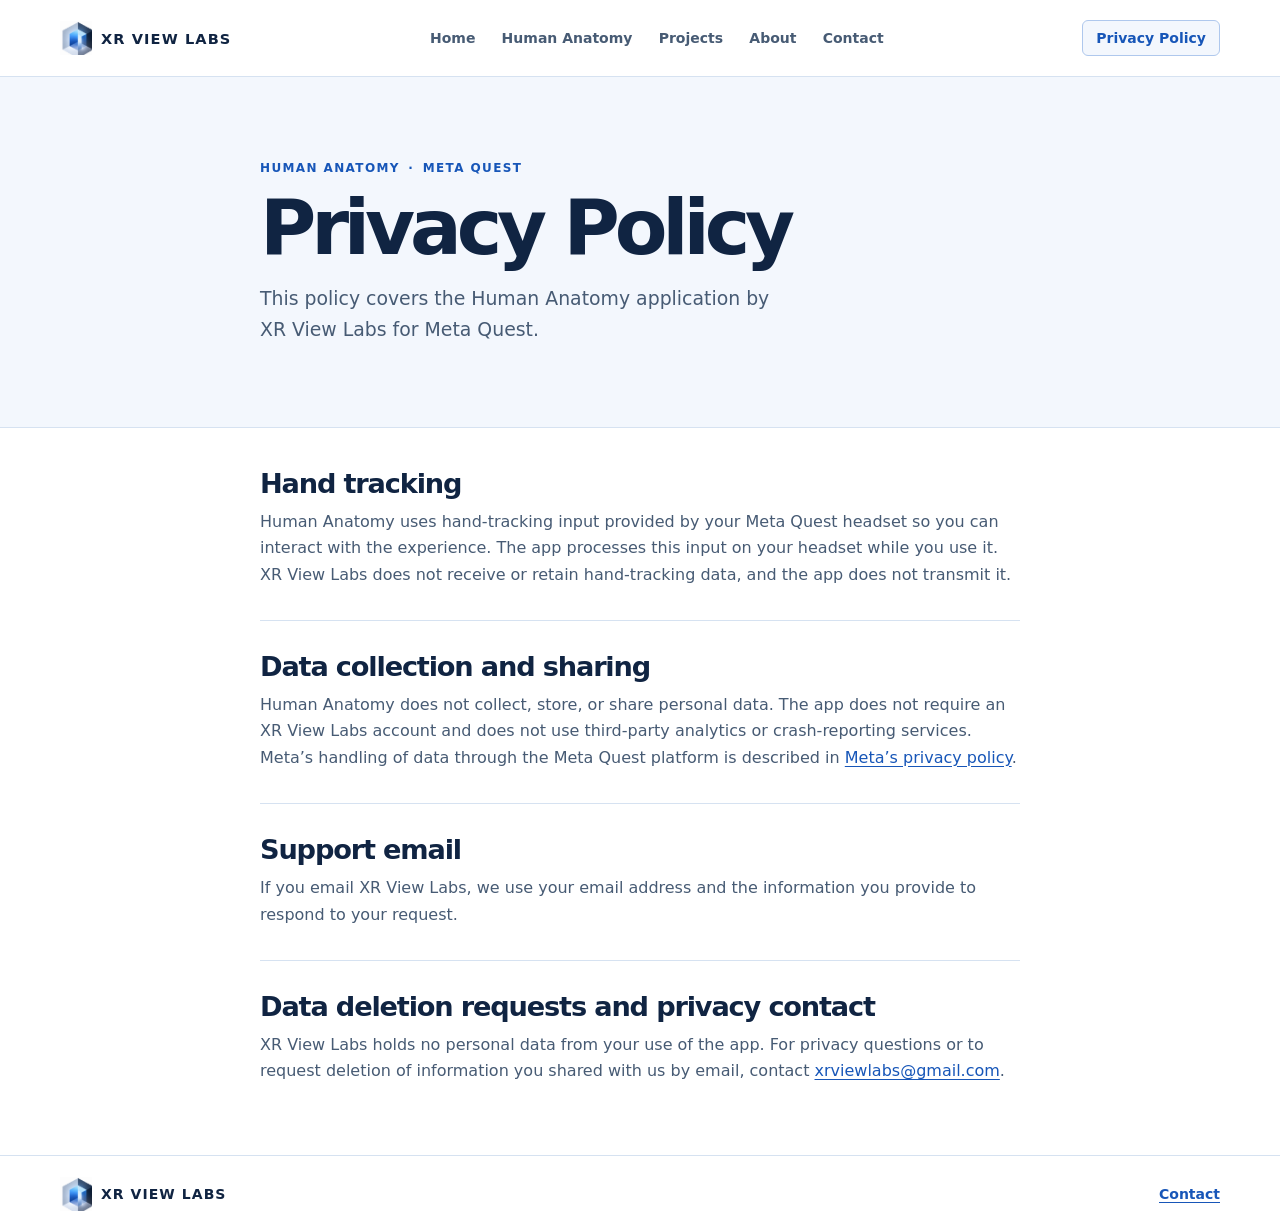
==== privacy-policy/index.html @ 9bcb4aa2 "Add files via upload" ====
<!doctype html>
<html lang="en">
<head>
  <meta charset="utf-8">
  <meta name="viewport" content="width=device-width, initial-scale=1">
  <meta name="description" content="Privacy policy for Human Anatomy by XR View Labs.">
  <meta name="theme-color" content="#ffffff">
  <link rel="canonical" href="https://xrviewlabs.com/privacy-policy">
  <title>Privacy Policy | XR View Labs</title>
  <link rel="stylesheet" href="../assets/site.css">
</head>
<body>
  <a class="skip-link" href="#main">Skip to content</a>
  <header class="site-header">
    <div class="wrap header-inner">
      <a class="brand" href="../index.html" aria-label="XR View Labs home">
        <span class="brand-mark" aria-hidden="true"><img src="../assets/xr-view-labs-logo.png" alt=""></span>
        <span>XR VIEW LABS</span>
      </a>
      <nav class="main-nav" aria-label="Main navigation">
        <a href="../index.html">Home</a>
        <a href="../index.html#human-anatomy">Human Anatomy</a>
        <a href="../index.html#projects">Projects</a>
        <a href="../index.html#about">About</a>
        <a href="../index.html#contact">Contact</a>
      </nav>
      <a class="header-policy" href="index.html" aria-current="page">Privacy Policy</a>
    </div>
  </header>

  <main id="main">
    <div class="policy-header">
      <div class="wrap policy-width">
        <p class="eyebrow">Human Anatomy <span aria-hidden="true">·</span> Meta Quest</p>
        <h1>Privacy Policy</h1>
        <p class="intro">This policy covers the Human Anatomy application by XR View Labs for Meta Quest.</p>
      </div>
    </div>
    <article class="wrap policy-width policy-body">
      <section>
        <h2>Hand tracking</h2>
        <p>Human Anatomy uses hand-tracking input provided by your Meta Quest headset so you can interact with the experience. The app processes this input on your headset while you use it. XR View Labs does not receive or retain hand-tracking data, and the app does not transmit it.</p>
      </section>
      <section>
        <h2>Data collection and sharing</h2>
        <p>Human Anatomy does not collect, store, or share personal data. The app does not require an XR View Labs account and does not use third-party analytics or crash-reporting services. Meta’s handling of data through the Meta Quest platform is described in <a href="https://www.meta.com/legal/quest/privacy-policy/">Meta’s privacy policy</a>.</p>
      </section>
      <section>
        <h2>Support email</h2>
        <p>If you email XR View Labs, we use your email address and the information you provide to respond to your request.</p>
      </section>
      <section>
        <h2>Data deletion requests and privacy contact</h2>
        <p>XR View Labs holds no personal data from your use of the app. For privacy questions or to request deletion of information you shared with us by email, contact <a href="mailto:xrviewlabs@gmail.com">xrviewlabs@gmail.com</a>.</p>
      </section>
    </article>
  </main>

  <footer class="site-footer">
    <div class="wrap footer-inner">
      <a class="brand" href="../index.html" aria-label="XR View Labs home">
        <span class="brand-mark" aria-hidden="true"><img src="../assets/xr-view-labs-logo.png" alt=""></span>
        <span>XR VIEW LABS</span>
      </a>
      <a href="../index.html#contact">Contact</a>
    </div>
  </footer>
</body>
</html>
---- assets/site.css ----
:root {
  color-scheme: light;
  --ink: #102442;
  --muted: #475b74;
  --blue: #1756b8;
  --blue-dark: #113f8b;
  --line: #d6e2f1;
  --pale: #f3f7fd;
  --white: #fff;
  font-family: "Inter", "Segoe UI", system-ui, sans-serif;
}

*, *::before, *::after { box-sizing: border-box; }
body { margin: 0; background: var(--white); color: var(--ink); }
img { display: block; max-width: 100%; height: auto; }
a { color: var(--blue); text-underline-offset: .2em; }
a:hover { color: var(--blue-dark); }
a:focus-visible { outline: 2px solid var(--blue); outline-offset: 5px; }
h1, h2, h3, p, figure, dl, dd { margin: 0; }
p { line-height: 1.65; color: var(--muted); }
[id] { scroll-margin-top: 24px; }

.wrap { width: min(1160px, calc(100% - 72px)); margin-inline: auto; }
.skip-link { position: absolute; z-index: 2; left: 16px; top: 12px; padding: 12px 18px; background: var(--white); transform: translateY(-150%); }
.skip-link:focus { transform: none; }
.site-header { border-bottom: 1px solid var(--line); }
.header-inner, .footer-inner { display: flex; align-items: center; justify-content: space-between; gap: 28px; min-height: 76px; }
.brand { display: inline-flex; align-items: center; gap: 9px; flex: none; color: var(--ink); font-size: .91rem; font-weight: 780; letter-spacing: .075em; text-decoration: none; }
.brand-mark { position: relative; display: inline-block; width: 32px; height: 34px; overflow: hidden; }
.brand-mark img { position: absolute; top: -7px; left: -15px; width: 102px; max-width: none; }
.main-nav { display: flex; align-items: center; flex-wrap: wrap; gap: 5px clamp(12px, 2.05vw, 28px); }
.main-nav a, .header-policy, .site-footer a { font-size: .875rem; font-weight: 650; }
.main-nav a { color: var(--muted); text-decoration: none; padding-block: 10px; }
.main-nav a:hover, .main-nav a[aria-current] { color: var(--blue); }
.header-policy { flex: none; padding: 9px 13px; border: 1px solid var(--line); border-radius: 6px; text-decoration: none; }
.header-policy:hover, .header-policy[aria-current] { background: var(--pale); border-color: #afc8ed; }
.header-policy span { margin-left: 3px; }

.hero { background: linear-gradient(115deg, #f8fbff 18%, #eaf3ff 100%); border-bottom: 1px solid var(--line); overflow: hidden; }
.hero-inner { display: grid; grid-template-columns: 1.08fr 1fr; align-items: stretch; min-height: 515px; }
.hero-copy { z-index: 1; align-self: center; padding-block: 64px; }
.eyebrow { color: var(--blue); font-size: .75rem; line-height: 1.5; font-weight: 750; letter-spacing: .115em; text-transform: uppercase; }
.eyebrow span { margin-inline: .24em; }
h1 { font-size: clamp(2.7rem, 5.7vw, 5.35rem); font-weight: 760; letter-spacing: -.067em; line-height: 1.01; }
.hero h1 { margin-block: 20px 22px; }
h1 em { color: var(--blue); font-style: normal; }
.intro { font-size: clamp(1rem, 1.6vw, 1.18rem); max-width: 44ch; }
.actions { display: flex; align-items: flex-start; flex-wrap: wrap; gap: 11px; margin-top: 30px; }
.button { display: inline-flex; gap: 12px; align-items: center; justify-content: center; min-height: 48px; border: 1px solid transparent; padding: 10px 17px; border-radius: 6px; font-size: .88rem; font-weight: 700; text-decoration: none; }
.button-primary { background: var(--blue); color: var(--white); }
.button-primary:hover { background: var(--blue-dark); color: var(--white); }
.button-outline { background: var(--white); border-color: #c8d8ed; color: var(--ink); }
.button-outline:hover { border-color: var(--blue); }
.hero-art { position: relative; isolation: isolate; align-self: stretch; }
.hero-art::before {
  content: "";
  position: absolute;
  inset: 0 -8% 0 0;
  background: repeating-radial-gradient(circle at 53% 52%, transparent 0 59px, #98bce645 60px 61px, transparent 62px 70px);
  mask-image: radial-gradient(ellipse at center, #000 25%, transparent 74%);
}
.hero-art img { position: absolute; z-index: 1; left: 50%; bottom: 0; width: min(100%, 555px); transform: translateX(-50%); }

.section { padding-block: clamp(45px, 6.2vw, 82px); }
h2 { font-size: clamp(1.8rem, 3.35vw, 2.55rem); letter-spacing: -.043em; line-height: 1.14; }
.projects h2 { margin-bottom: 23px; }
.project { display: grid; grid-template-columns: minmax(0, .9fr) minmax(0, 1.1fr); border: 1px solid var(--line); border-radius: 12px; overflow: hidden; }
.project-media { display: grid; place-items: center; background: #eaf1fc; }
.project-media img { width: min(100%, 390px); }
.project-copy { align-self: center; padding: clamp(26px, 5vw, 62px); }
.project h3 { font-size: clamp(2rem, 4vw, 3.5rem); line-height: 1.07; letter-spacing: -.055em; margin-block: 12px; }
.project-copy > p:not(.eyebrow) { max-width: 49ch; }
.text-link { font-weight: 700; }
.project .text-link { display: inline-block; margin-top: 22px; }
.project-features { grid-column: 1 / -1; padding: clamp(22px, 3vw, 34px); border-top: 1px solid var(--line); background: var(--pale); }
.project-features h4 { margin: 0 0 14px; font-size: 1.12rem; }
.feature-list { display: grid; grid-template-columns: repeat(auto-fit, minmax(min(100%, 185px), 1fr)); gap: 8px; margin: 0; padding: 0; list-style: none; }
.feature-list li { display: flex; align-items: baseline; gap: 9px; padding: 8px 10px; border: 1px solid var(--line); border-radius: 6px; background: var(--white); font-size: .875rem; line-height: 1.45; }
.feature-list li::before { content: ""; flex: 0 0 9px; height: 5px; border: solid var(--blue); border-width: 0 0 2px 2px; transform: translateY(-.14em) rotate(-45deg); }
.about-band { background: var(--pale); border-block: 1px solid var(--line); }
.about-inner { display: grid; grid-template-columns: 1fr 1fr; align-items: center; gap: 30px; }
.about-inner p, .contact p { margin-top: 12px; max-width: 48ch; }
.disciplines { display: grid; grid-template-columns: repeat(3, 1fr); }
.disciplines div { padding: 4px 12px 4px 18px; border-left: 1px solid #b9cee9; }
.disciplines dt { color: var(--blue); font-size: 1.25rem; font-weight: 780; margin-bottom: 5px; }
.disciplines dd { color: var(--muted); font-size: .9rem; line-height: 1.4; }
.site-footer { border-top: 1px solid var(--line); }

.policy-width { max-width: 760px; }
.policy-header { background: var(--pale); border-bottom: 1px solid var(--line); padding-block: clamp(42px, 6.5vw, 82px); }
.policy-header h1 { margin-block: 12px 16px; font-size: clamp(2.7rem, 6vw, 4.9rem); }
.policy-body { padding-block: 40px 70px; }
.policy-body section + section { margin-top: 32px; padding-top: 30px; border-top: 1px solid var(--line); }
.policy-body h2 { font-size: clamp(1.3rem, 2.5vw, 1.7rem); margin-bottom: 10px; }

@media (max-width: 880px) {
  .wrap { width: calc(100% - 48px); }
  .header-inner { flex-wrap: wrap; gap: 0 16px; padding-block: 12px 4px; }
  .main-nav { order: 1; width: 100%; margin-top: 5px; }
  .hero-inner { min-height: 415px; }
}

@media (max-width: 620px) {
  .wrap { width: calc(100% - 36px); }
  .main-nav { column-gap: 14px; }
  .main-nav a { font-size: .8rem; }
  .header-policy { font-size: .77rem; }
  .hero-inner, .project, .about-inner { grid-template-columns: 1fr; }
  .hero-copy { padding-block: 43px 10px; }
  .hero h1 { margin-block: 13px 17px; }
  .hero-art { height: clamp(242px, 72vw, 370px); }
  .hero-art img { width: min(100%, 370px); }
  .hero-art::before { inset-inline: 0; }
  .actions { margin-top: 22px; }
  .project-media img { width: min(100%, 290px); }
  .project-copy { padding: 25px; }
  .footer-inner { min-height: 68px; gap: 12px; }
}
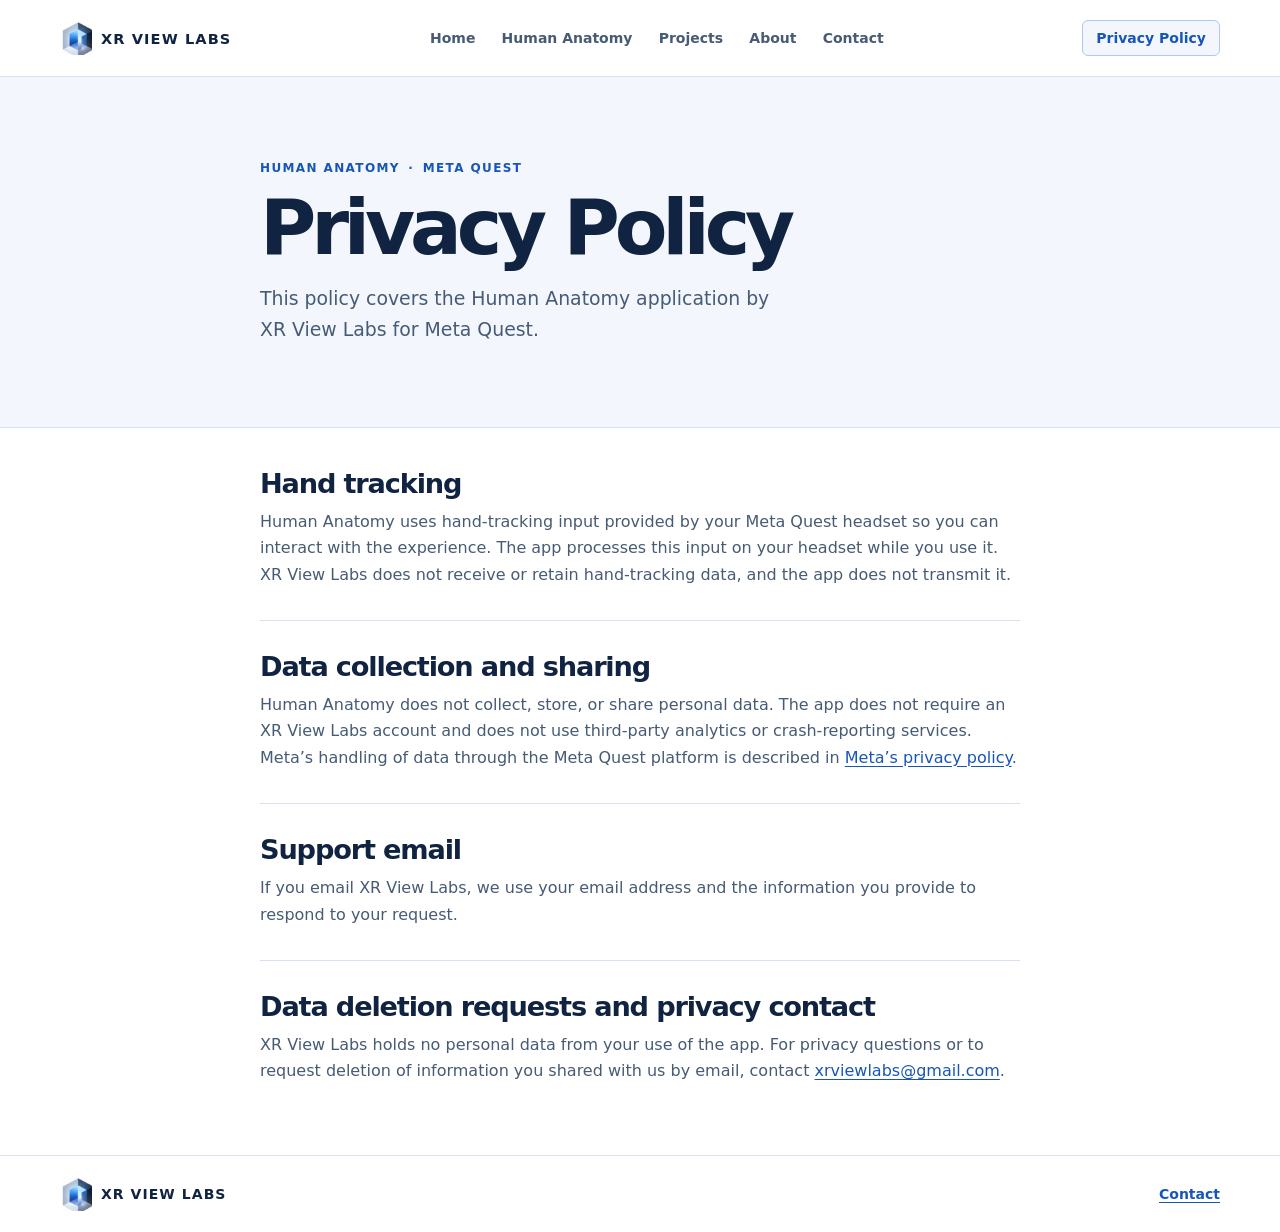
==== commit 9e395b64: "Add files via upload" ====
--- a/privacy-policy/index.html
+++ b/privacy-policy/index.html
@@ -1,69 +1,78 @@
-<!doctype html>
-<html lang="en">
-<head>
-  <meta charset="utf-8">
-  <meta name="viewport" content="width=device-width, initial-scale=1">
-  <meta name="description" content="Privacy policy for Human Anatomy by XR View Labs.">
-  <meta name="theme-color" content="#ffffff">
-  <link rel="canonical" href="https://xrviewlabs.com/privacy-policy">
-  <title>Privacy Policy | XR View Labs</title>
-  <link rel="stylesheet" href="../assets/site.css">
-</head>
-<body>
-  <a class="skip-link" href="#main">Skip to content</a>
-  <header class="site-header">
-    <div class="wrap header-inner">
-      <a class="brand" href="../index.html" aria-label="XR View Labs home">
-        <span class="brand-mark" aria-hidden="true"><img src="../assets/xr-view-labs-logo.png" alt=""></span>
-        <span>XR VIEW LABS</span>
-      </a>
-      <nav class="main-nav" aria-label="Main navigation">
-        <a href="../index.html">Home</a>
-        <a href="../index.html#human-anatomy">Human Anatomy</a>
-        <a href="../index.html#projects">Projects</a>
-        <a href="../index.html#about">About</a>
-        <a href="../index.html#contact">Contact</a>
-      </nav>
-      <a class="header-policy" href="index.html" aria-current="page">Privacy Policy</a>
-    </div>
-  </header>
-
-  <main id="main">
-    <div class="policy-header">
-      <div class="wrap policy-width">
-        <p class="eyebrow">Human Anatomy <span aria-hidden="true">·</span> Meta Quest</p>
-        <h1>Privacy Policy</h1>
-        <p class="intro">This policy covers the Human Anatomy application by XR View Labs for Meta Quest.</p>
-      </div>
-    </div>
-    <article class="wrap policy-width policy-body">
-      <section>
-        <h2>Hand tracking</h2>
-        <p>Human Anatomy uses hand-tracking input provided by your Meta Quest headset so you can interact with the experience. The app processes this input on your headset while you use it. XR View Labs does not receive or retain hand-tracking data, and the app does not transmit it.</p>
-      </section>
-      <section>
-        <h2>Data collection and sharing</h2>
-        <p>Human Anatomy does not collect, store, or share personal data. The app does not require an XR View Labs account and does not use third-party analytics or crash-reporting services. Meta’s handling of data through the Meta Quest platform is described in <a href="https://www.meta.com/legal/quest/privacy-policy/">Meta’s privacy policy</a>.</p>
-      </section>
-      <section>
-        <h2>Support email</h2>
-        <p>If you email XR View Labs, we use your email address and the information you provide to respond to your request.</p>
-      </section>
-      <section>
-        <h2>Data deletion requests and privacy contact</h2>
-        <p>XR View Labs holds no personal data from your use of the app. For privacy questions or to request deletion of information you shared with us by email, contact <a href="mailto:xrviewlabs@gmail.com">xrviewlabs@gmail.com</a>.</p>
-      </section>
-    </article>
-  </main>
-
-  <footer class="site-footer">
-    <div class="wrap footer-inner">
-      <a class="brand" href="../index.html" aria-label="XR View Labs home">
-        <span class="brand-mark" aria-hidden="true"><img src="../assets/xr-view-labs-logo.png" alt=""></span>
-        <span>XR VIEW LABS</span>
-      </a>
-      <a href="../index.html#contact">Contact</a>
-    </div>
-  </footer>
-</body>
-</html>
+<!doctype html>
+<html lang="en">
+<head>
+  <meta charset="utf-8">
+  <meta name="viewport" content="width=device-width, initial-scale=1">
+  <meta name="description" content="Privacy policy for Human Anatomy by XR View Labs.">
+  <meta name="theme-color" content="#ffffff">
+  <link rel="canonical" href="https://xrviewlabs.com/privacy-policy/">
+  <link rel="icon" type="image/png" sizes="96x96" href="../favicon.png">
+  <script>
+    if (/^https?:$/.test(location.protocol) && location.pathname.endsWith('/index.html')) {
+      const cleanUrl = new URL('./', location.href);
+      cleanUrl.search = location.search;
+      cleanUrl.hash = location.hash;
+      location.replace(cleanUrl);
+    }
+  </script>
+  <title>Privacy Policy | XR View Labs</title>
+  <link rel="stylesheet" href="../assets/site.css">
+</head>
+<body>
+  <a class="skip-link" href="#main">Skip to content</a>
+  <header class="site-header">
+    <div class="wrap header-inner">
+      <a class="brand" href="../" aria-label="XR View Labs home">
+        <span class="brand-mark" aria-hidden="true"><img src="../assets/xr-view-labs-logo.webp" alt=""></span>
+        <span>XR VIEW LABS</span>
+      </a>
+      <nav class="main-nav" aria-label="Main navigation">
+        <a href="../">Home</a>
+        <a href="../#human-anatomy">Human Anatomy</a>
+        <a href="../#projects">Projects</a>
+        <a href="../#about">About</a>
+        <a href="../#contact">Contact</a>
+      </nav>
+      <a class="header-policy" href="./" aria-current="page">Privacy Policy</a>
+    </div>
+  </header>
+
+  <main id="main">
+    <div class="policy-header">
+      <div class="wrap policy-width">
+        <p class="eyebrow">Human Anatomy <span aria-hidden="true">·</span> Meta Quest</p>
+        <h1>Privacy Policy</h1>
+        <p class="intro">This policy covers the Human Anatomy application by XR View Labs for Meta Quest.</p>
+      </div>
+    </div>
+    <article class="wrap policy-width policy-body">
+      <section>
+        <h2>Hand tracking</h2>
+        <p>Human Anatomy uses hand-tracking input provided by your Meta Quest headset so you can interact with the experience. The app processes this input on your headset while you use it. XR View Labs does not receive or retain hand-tracking data, and the app does not transmit it.</p>
+      </section>
+      <section>
+        <h2>Data collection and sharing</h2>
+        <p>Human Anatomy does not collect, store, or share personal data. The app does not require an XR View Labs account and does not use third-party analytics or crash-reporting services. Meta’s handling of data through the Meta Quest platform is described in <a href="https://www.meta.com/legal/quest/privacy-policy/">Meta’s privacy policy</a>.</p>
+      </section>
+      <section>
+        <h2>Support email</h2>
+        <p>If you email XR View Labs, we use your email address and the information you provide to respond to your request.</p>
+      </section>
+      <section>
+        <h2>Data deletion requests and privacy contact</h2>
+        <p>XR View Labs holds no personal data from your use of the app. For privacy questions or to request deletion of information you shared with us by email, contact <a href="mailto:xrviewlabs@gmail.com">xrviewlabs@gmail.com</a>.</p>
+      </section>
+    </article>
+  </main>
+
+  <footer class="site-footer">
+    <div class="wrap footer-inner">
+      <a class="brand" href="../" aria-label="XR View Labs home">
+        <span class="brand-mark" aria-hidden="true"><img src="../assets/xr-view-labs-logo.webp" alt=""></span>
+        <span>XR VIEW LABS</span>
+      </a>
+      <a href="../#contact">Contact</a>
+    </div>
+  </footer>
+</body>
+</html>
--- a/assets/site.css
+++ b/assets/site.css
@@ -1,118 +1,118 @@
-:root {
-  color-scheme: light;
-  --ink: #102442;
-  --muted: #475b74;
-  --blue: #1756b8;
-  --blue-dark: #113f8b;
-  --line: #d6e2f1;
-  --pale: #f3f7fd;
-  --white: #fff;
-  font-family: "Inter", "Segoe UI", system-ui, sans-serif;
-}
-
-*, *::before, *::after { box-sizing: border-box; }
-body { margin: 0; background: var(--white); color: var(--ink); }
-img { display: block; max-width: 100%; height: auto; }
-a { color: var(--blue); text-underline-offset: .2em; }
-a:hover { color: var(--blue-dark); }
-a:focus-visible { outline: 2px solid var(--blue); outline-offset: 5px; }
-h1, h2, h3, p, figure, dl, dd { margin: 0; }
-p { line-height: 1.65; color: var(--muted); }
-[id] { scroll-margin-top: 24px; }
-
-.wrap { width: min(1160px, calc(100% - 72px)); margin-inline: auto; }
-.skip-link { position: absolute; z-index: 2; left: 16px; top: 12px; padding: 12px 18px; background: var(--white); transform: translateY(-150%); }
-.skip-link:focus { transform: none; }
-.site-header { border-bottom: 1px solid var(--line); }
-.header-inner, .footer-inner { display: flex; align-items: center; justify-content: space-between; gap: 28px; min-height: 76px; }
-.brand { display: inline-flex; align-items: center; gap: 9px; flex: none; color: var(--ink); font-size: .91rem; font-weight: 780; letter-spacing: .075em; text-decoration: none; }
-.brand-mark { position: relative; display: inline-block; width: 32px; height: 34px; overflow: hidden; }
-.brand-mark img { position: absolute; top: -7px; left: -15px; width: 102px; max-width: none; }
-.main-nav { display: flex; align-items: center; flex-wrap: wrap; gap: 5px clamp(12px, 2.05vw, 28px); }
-.main-nav a, .header-policy, .site-footer a { font-size: .875rem; font-weight: 650; }
-.main-nav a { color: var(--muted); text-decoration: none; padding-block: 10px; }
-.main-nav a:hover, .main-nav a[aria-current] { color: var(--blue); }
-.header-policy { flex: none; padding: 9px 13px; border: 1px solid var(--line); border-radius: 6px; text-decoration: none; }
-.header-policy:hover, .header-policy[aria-current] { background: var(--pale); border-color: #afc8ed; }
-.header-policy span { margin-left: 3px; }
-
-.hero { background: linear-gradient(115deg, #f8fbff 18%, #eaf3ff 100%); border-bottom: 1px solid var(--line); overflow: hidden; }
-.hero-inner { display: grid; grid-template-columns: 1.08fr 1fr; align-items: stretch; min-height: 515px; }
-.hero-copy { z-index: 1; align-self: center; padding-block: 64px; }
-.eyebrow { color: var(--blue); font-size: .75rem; line-height: 1.5; font-weight: 750; letter-spacing: .115em; text-transform: uppercase; }
-.eyebrow span { margin-inline: .24em; }
-h1 { font-size: clamp(2.7rem, 5.7vw, 5.35rem); font-weight: 760; letter-spacing: -.067em; line-height: 1.01; }
-.hero h1 { margin-block: 20px 22px; }
-h1 em { color: var(--blue); font-style: normal; }
-.intro { font-size: clamp(1rem, 1.6vw, 1.18rem); max-width: 44ch; }
-.actions { display: flex; align-items: flex-start; flex-wrap: wrap; gap: 11px; margin-top: 30px; }
-.button { display: inline-flex; gap: 12px; align-items: center; justify-content: center; min-height: 48px; border: 1px solid transparent; padding: 10px 17px; border-radius: 6px; font-size: .88rem; font-weight: 700; text-decoration: none; }
-.button-primary { background: var(--blue); color: var(--white); }
-.button-primary:hover { background: var(--blue-dark); color: var(--white); }
-.button-outline { background: var(--white); border-color: #c8d8ed; color: var(--ink); }
-.button-outline:hover { border-color: var(--blue); }
-.hero-art { position: relative; isolation: isolate; align-self: stretch; }
-.hero-art::before {
-  content: "";
-  position: absolute;
-  inset: 0 -8% 0 0;
-  background: repeating-radial-gradient(circle at 53% 52%, transparent 0 59px, #98bce645 60px 61px, transparent 62px 70px);
-  mask-image: radial-gradient(ellipse at center, #000 25%, transparent 74%);
-}
-.hero-art img { position: absolute; z-index: 1; left: 50%; bottom: 0; width: min(100%, 555px); transform: translateX(-50%); }
-
-.section { padding-block: clamp(45px, 6.2vw, 82px); }
-h2 { font-size: clamp(1.8rem, 3.35vw, 2.55rem); letter-spacing: -.043em; line-height: 1.14; }
-.projects h2 { margin-bottom: 23px; }
-.project { display: grid; grid-template-columns: minmax(0, .9fr) minmax(0, 1.1fr); border: 1px solid var(--line); border-radius: 12px; overflow: hidden; }
-.project-media { display: grid; place-items: center; background: #eaf1fc; }
-.project-media img { width: min(100%, 390px); }
-.project-copy { align-self: center; padding: clamp(26px, 5vw, 62px); }
-.project h3 { font-size: clamp(2rem, 4vw, 3.5rem); line-height: 1.07; letter-spacing: -.055em; margin-block: 12px; }
-.project-copy > p:not(.eyebrow) { max-width: 49ch; }
-.text-link { font-weight: 700; }
-.project .text-link { display: inline-block; margin-top: 22px; }
-.project-features { grid-column: 1 / -1; padding: clamp(22px, 3vw, 34px); border-top: 1px solid var(--line); background: var(--pale); }
-.project-features h4 { margin: 0 0 14px; font-size: 1.12rem; }
-.feature-list { display: grid; grid-template-columns: repeat(auto-fit, minmax(min(100%, 185px), 1fr)); gap: 8px; margin: 0; padding: 0; list-style: none; }
-.feature-list li { display: flex; align-items: baseline; gap: 9px; padding: 8px 10px; border: 1px solid var(--line); border-radius: 6px; background: var(--white); font-size: .875rem; line-height: 1.45; }
-.feature-list li::before { content: ""; flex: 0 0 9px; height: 5px; border: solid var(--blue); border-width: 0 0 2px 2px; transform: translateY(-.14em) rotate(-45deg); }
-.about-band { background: var(--pale); border-block: 1px solid var(--line); }
-.about-inner { display: grid; grid-template-columns: 1fr 1fr; align-items: center; gap: 30px; }
-.about-inner p, .contact p { margin-top: 12px; max-width: 48ch; }
-.disciplines { display: grid; grid-template-columns: repeat(3, 1fr); }
-.disciplines div { padding: 4px 12px 4px 18px; border-left: 1px solid #b9cee9; }
-.disciplines dt { color: var(--blue); font-size: 1.25rem; font-weight: 780; margin-bottom: 5px; }
-.disciplines dd { color: var(--muted); font-size: .9rem; line-height: 1.4; }
-.site-footer { border-top: 1px solid var(--line); }
-
-.policy-width { max-width: 760px; }
-.policy-header { background: var(--pale); border-bottom: 1px solid var(--line); padding-block: clamp(42px, 6.5vw, 82px); }
-.policy-header h1 { margin-block: 12px 16px; font-size: clamp(2.7rem, 6vw, 4.9rem); }
-.policy-body { padding-block: 40px 70px; }
-.policy-body section + section { margin-top: 32px; padding-top: 30px; border-top: 1px solid var(--line); }
-.policy-body h2 { font-size: clamp(1.3rem, 2.5vw, 1.7rem); margin-bottom: 10px; }
-
-@media (max-width: 880px) {
-  .wrap { width: calc(100% - 48px); }
-  .header-inner { flex-wrap: wrap; gap: 0 16px; padding-block: 12px 4px; }
-  .main-nav { order: 1; width: 100%; margin-top: 5px; }
-  .hero-inner { min-height: 415px; }
-}
-
-@media (max-width: 620px) {
-  .wrap { width: calc(100% - 36px); }
-  .main-nav { column-gap: 14px; }
-  .main-nav a { font-size: .8rem; }
-  .header-policy { font-size: .77rem; }
-  .hero-inner, .project, .about-inner { grid-template-columns: 1fr; }
-  .hero-copy { padding-block: 43px 10px; }
-  .hero h1 { margin-block: 13px 17px; }
-  .hero-art { height: clamp(242px, 72vw, 370px); }
-  .hero-art img { width: min(100%, 370px); }
-  .hero-art::before { inset-inline: 0; }
-  .actions { margin-top: 22px; }
-  .project-media img { width: min(100%, 290px); }
-  .project-copy { padding: 25px; }
-  .footer-inner { min-height: 68px; gap: 12px; }
-}
+:root {
+  color-scheme: light;
+  --ink: #102442;
+  --muted: #475b74;
+  --blue: #1756b8;
+  --blue-dark: #113f8b;
+  --line: #d6e2f1;
+  --pale: #f3f7fd;
+  --white: #fff;
+  font-family: "Inter", "Segoe UI", system-ui, sans-serif;
+}
+
+*, *::before, *::after { box-sizing: border-box; }
+body { margin: 0; background: var(--white); color: var(--ink); }
+img { display: block; max-width: 100%; height: auto; }
+a { color: var(--blue); text-underline-offset: .2em; }
+a:hover { color: var(--blue-dark); }
+a:focus-visible { outline: 2px solid var(--blue); outline-offset: 5px; }
+h1, h2, h3, p, figure, dl, dd { margin: 0; }
+p { line-height: 1.65; color: var(--muted); }
+[id] { scroll-margin-top: 24px; }
+
+.wrap { width: min(1160px, calc(100% - 72px)); margin-inline: auto; }
+.skip-link { position: absolute; z-index: 2; left: 16px; top: 12px; padding: 12px 18px; background: var(--white); transform: translateY(-150%); }
+.skip-link:focus { transform: none; }
+.site-header { border-bottom: 1px solid var(--line); }
+.header-inner, .footer-inner { display: flex; align-items: center; justify-content: space-between; gap: 28px; min-height: 76px; }
+.brand { display: inline-flex; align-items: center; gap: 9px; flex: none; color: var(--ink); font-size: .91rem; font-weight: 780; letter-spacing: .075em; text-decoration: none; }
+.brand-mark { position: relative; display: inline-block; width: 32px; height: 34px; overflow: hidden; }
+.brand-mark img { position: absolute; top: -7px; left: -15px; width: 102px; max-width: none; }
+.main-nav { display: flex; align-items: center; flex-wrap: wrap; gap: 5px clamp(12px, 2.05vw, 28px); }
+.main-nav a, .header-policy, .site-footer a { font-size: .875rem; font-weight: 650; }
+.main-nav a { color: var(--muted); text-decoration: none; padding-block: 10px; }
+.main-nav a:hover, .main-nav a[aria-current] { color: var(--blue); }
+.header-policy { flex: none; padding: 9px 13px; border: 1px solid var(--line); border-radius: 6px; text-decoration: none; }
+.header-policy:hover, .header-policy[aria-current] { background: var(--pale); border-color: #afc8ed; }
+.header-policy span { margin-left: 3px; }
+
+.hero { background: linear-gradient(115deg, #f8fbff 18%, #eaf3ff 100%); border-bottom: 1px solid var(--line); overflow: hidden; }
+.hero-inner { display: grid; grid-template-columns: 1.08fr 1fr; align-items: stretch; min-height: 515px; }
+.hero-copy { z-index: 1; align-self: center; padding-block: 64px; }
+.eyebrow { color: var(--blue); font-size: .75rem; line-height: 1.5; font-weight: 750; letter-spacing: .115em; text-transform: uppercase; }
+.eyebrow span { margin-inline: .24em; }
+h1 { font-size: clamp(2.7rem, 5.7vw, 5.35rem); font-weight: 760; letter-spacing: -.067em; line-height: 1.01; }
+.hero h1 { margin-block: 20px 22px; }
+h1 em { color: var(--blue); font-style: normal; }
+.intro { font-size: clamp(1rem, 1.6vw, 1.18rem); max-width: 44ch; }
+.actions { display: flex; align-items: flex-start; flex-wrap: wrap; gap: 11px; margin-top: 30px; }
+.button { display: inline-flex; gap: 12px; align-items: center; justify-content: center; min-height: 48px; border: 1px solid transparent; padding: 10px 17px; border-radius: 6px; font-size: .88rem; font-weight: 700; text-decoration: none; }
+.button-primary { background: var(--blue); color: var(--white); }
+.button-primary:hover { background: var(--blue-dark); color: var(--white); }
+.button-outline { background: var(--white); border-color: #c8d8ed; color: var(--ink); }
+.button-outline:hover { border-color: var(--blue); }
+.hero-art { position: relative; isolation: isolate; align-self: stretch; }
+.hero-art::before {
+  content: "";
+  position: absolute;
+  inset: 0 -8% 0 0;
+  background: repeating-radial-gradient(circle at 53% 52%, transparent 0 59px, #98bce645 60px 61px, transparent 62px 70px);
+  mask-image: radial-gradient(ellipse at center, #000 25%, transparent 74%);
+}
+.hero-art img { position: absolute; z-index: 1; left: 50%; bottom: 0; width: min(100%, 555px); transform: translateX(-50%); }
+
+.section { padding-block: clamp(45px, 6.2vw, 82px); }
+h2 { font-size: clamp(1.8rem, 3.35vw, 2.55rem); letter-spacing: -.043em; line-height: 1.14; }
+.projects h2 { margin-bottom: 23px; }
+.project { display: grid; grid-template-columns: minmax(0, .9fr) minmax(0, 1.1fr); border: 1px solid var(--line); border-radius: 12px; overflow: hidden; }
+.project-media { display: grid; place-items: center; background: #eaf1fc; }
+.project-media img { width: min(100%, 390px); }
+.project-copy { align-self: center; padding: clamp(26px, 5vw, 62px); }
+.project h3 { font-size: clamp(2rem, 4vw, 3.5rem); line-height: 1.07; letter-spacing: -.055em; margin-block: 12px; }
+.project-copy > p:not(.eyebrow) { max-width: 49ch; }
+.text-link { font-weight: 700; }
+.project .text-link { display: inline-block; margin-top: 22px; }
+.project-features { grid-column: 1 / -1; padding: clamp(22px, 3vw, 34px); border-top: 1px solid var(--line); background: var(--pale); }
+.project-features h4 { margin: 0 0 14px; font-size: 1.12rem; }
+.feature-list { display: grid; grid-template-columns: repeat(auto-fit, minmax(min(100%, 185px), 1fr)); gap: 8px; margin: 0; padding: 0; list-style: none; }
+.feature-list li { display: flex; align-items: baseline; gap: 9px; padding: 8px 10px; border: 1px solid var(--line); border-radius: 6px; background: var(--white); font-size: .875rem; line-height: 1.45; }
+.feature-list li::before { content: ""; flex: 0 0 9px; height: 5px; border: solid var(--blue); border-width: 0 0 2px 2px; transform: translateY(-.14em) rotate(-45deg); }
+.about-band { background: var(--pale); border-block: 1px solid var(--line); }
+.about-inner { display: grid; grid-template-columns: 1fr 1fr; align-items: center; gap: 30px; }
+.about-inner p, .contact p { margin-top: 12px; max-width: 48ch; }
+.disciplines { display: grid; grid-template-columns: repeat(auto-fit, minmax(95px, 1fr)); row-gap: 14px; }
+.disciplines div { padding: 4px 12px 4px 18px; border-left: 1px solid #b9cee9; }
+.disciplines dt { color: var(--blue); font-size: 1.25rem; font-weight: 780; margin-bottom: 5px; }
+.disciplines dd { color: var(--muted); font-size: .9rem; line-height: 1.4; }
+.site-footer { border-top: 1px solid var(--line); }
+
+.policy-width { max-width: 760px; }
+.policy-header { background: var(--pale); border-bottom: 1px solid var(--line); padding-block: clamp(42px, 6.5vw, 82px); }
+.policy-header h1 { margin-block: 12px 16px; font-size: clamp(2.7rem, 6vw, 4.9rem); }
+.policy-body { padding-block: 40px 70px; }
+.policy-body section + section { margin-top: 32px; padding-top: 30px; border-top: 1px solid var(--line); }
+.policy-body h2 { font-size: clamp(1.3rem, 2.5vw, 1.7rem); margin-bottom: 10px; }
+
+@media (max-width: 880px) {
+  .wrap { width: calc(100% - 48px); }
+  .header-inner { flex-wrap: wrap; gap: 0 16px; padding-block: 12px 4px; }
+  .main-nav { order: 1; width: 100%; margin-top: 5px; }
+  .hero-inner { min-height: 415px; }
+}
+
+@media (max-width: 620px) {
+  .wrap { width: calc(100% - 36px); }
+  .main-nav { column-gap: 14px; }
+  .main-nav a { font-size: .8rem; }
+  .header-policy { font-size: .77rem; }
+  .hero-inner, .project, .about-inner { grid-template-columns: 1fr; }
+  .hero-copy { padding-block: 43px 10px; }
+  .hero h1 { margin-block: 13px 17px; }
+  .hero-art { height: clamp(242px, 72vw, 370px); }
+  .hero-art img { width: min(100%, 370px); }
+  .hero-art::before { inset-inline: 0; }
+  .actions { margin-top: 22px; }
+  .project-media img { width: min(100%, 290px); }
+  .project-copy { padding: 25px; }
+  .footer-inner { min-height: 68px; gap: 12px; }
+}
